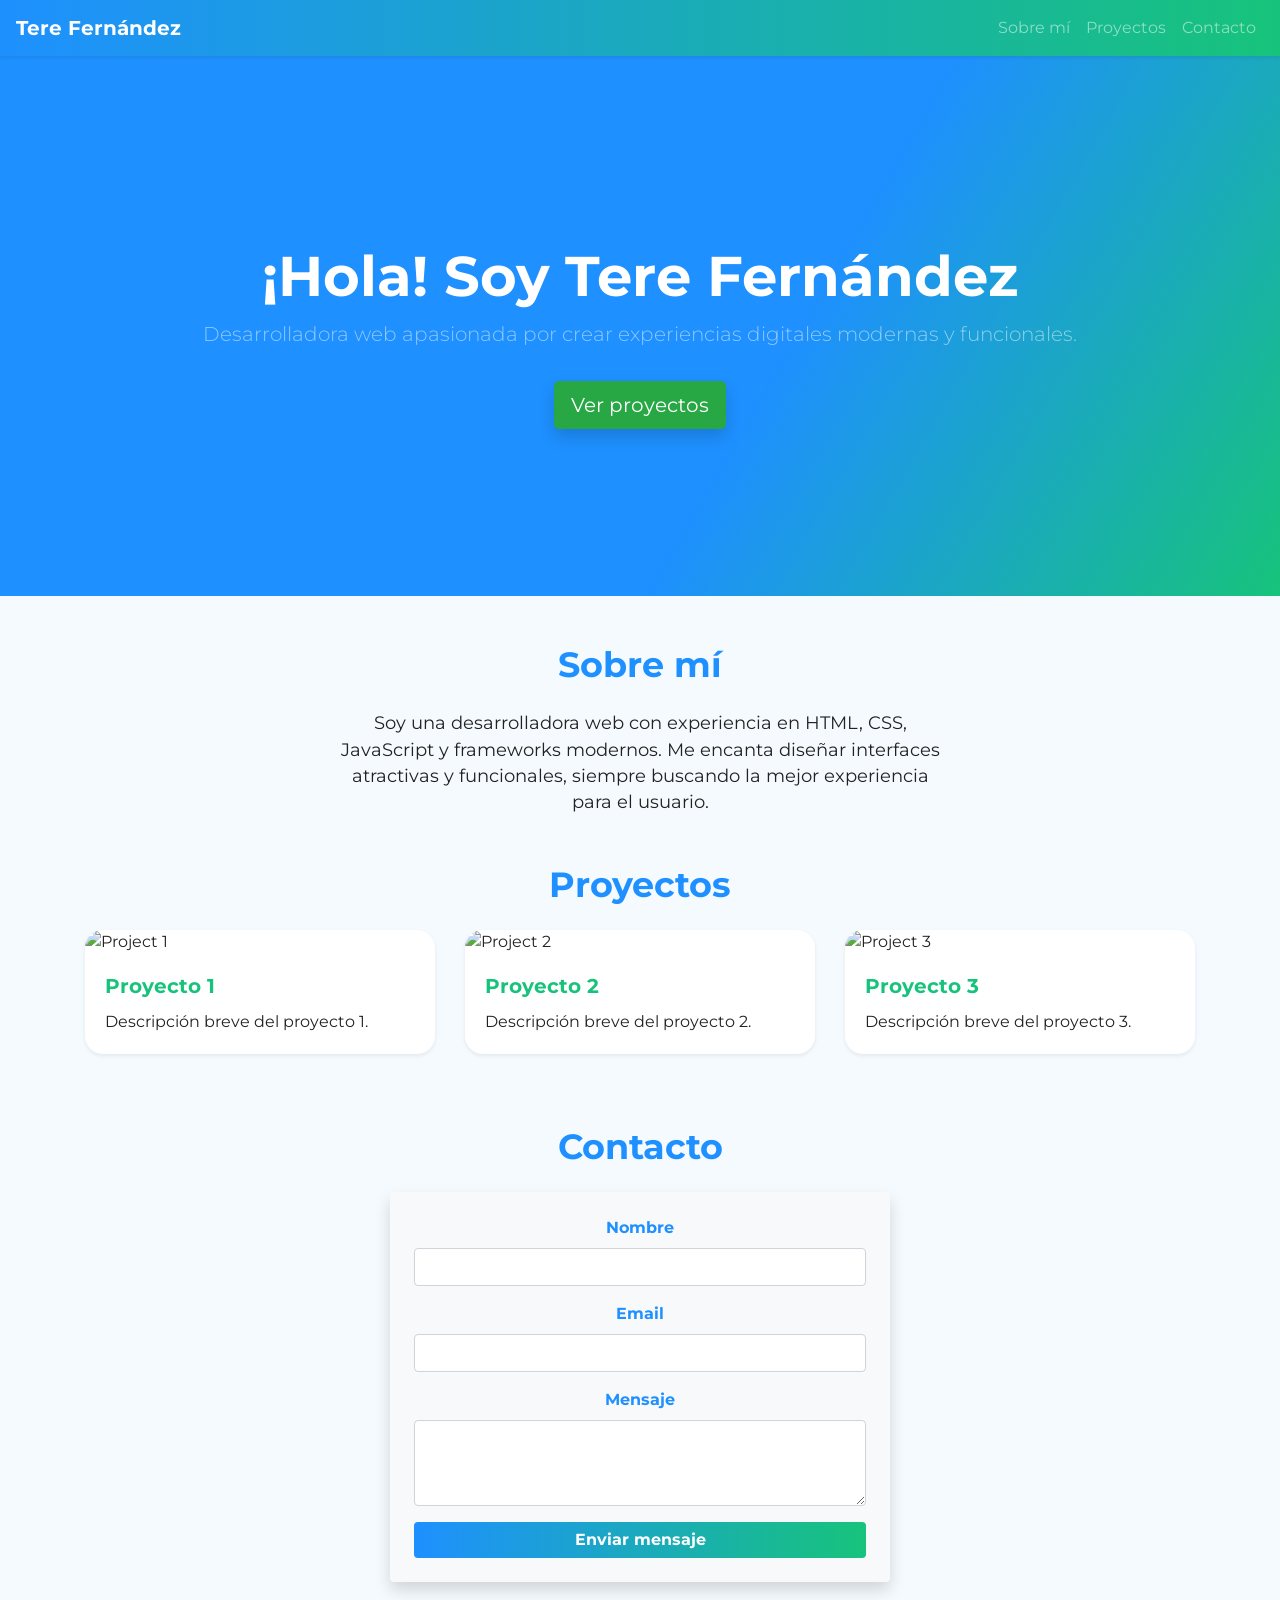
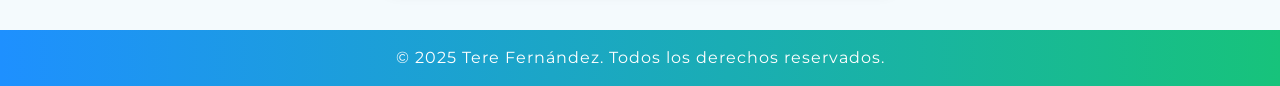
==== portfolio-project/src/index.html @ b484a84b "inicio de portfolio" ====
<!DOCTYPE html>
<html lang="en">
<head>
    <meta charset="UTF-8">
    <meta name="viewport" content="width=device-width, initial-scale=1.0">
    <title>Portfolio</title>
    <link rel="stylesheet" href="https://stackpath.bootstrapcdn.com/bootstrap/4.5.2/css/bootstrap.min.css">
    <link rel="stylesheet" href="css/styles.css">
    <link href="https://fonts.googleapis.com/css?family=Montserrat:400,700&display=swap" rel="stylesheet">
</head>
<body>
    <!-- Navbar -->
    <nav class="navbar navbar-expand-lg navbar-dark bg-gradient-blue-green shadow-sm">
        <a class="navbar-brand font-weight-bold" href="#">Tere Fernández</a>
        <button class="navbar-toggler" type="button" data-toggle="collapse" data-target="#navbarNav">
            <span class="navbar-toggler-icon"></span>
        </button>
        <div class="collapse navbar-collapse justify-content-end" id="navbarNav">
            <ul class="navbar-nav">
                <li class="nav-item"><a class="nav-link" href="#about">Sobre mí</a></li>
                <li class="nav-item"><a class="nav-link" href="#projects">Proyectos</a></li>
                <li class="nav-item"><a class="nav-link" href="#contact">Contacto</a></li>
            </ul>
        </div>
    </nav>

    <!-- Hero Section -->
    <header class="hero-section d-flex align-items-center justify-content-center text-center">
        <div>
            <h1 class="display-4 font-weight-bold text-white">¡Hola! Soy Tere Fernández</h1>
            <p class="lead text-white-50">Desarrolladora web apasionada por crear experiencias digitales modernas y funcionales.</p>
            <a href="#projects" class="btn btn-lg btn-success mt-3 shadow">Ver proyectos</a>
        </div>
    </header>
    
    <main class="container my-5">
        <!-- About -->
        <section id="about" class="text-center mb-5">
            <h2 class="section-title">Sobre mí</h2>
            <p class="about-text mx-auto">
                Soy una desarrolladora web con experiencia en HTML, CSS, JavaScript y frameworks modernos. Me encanta diseñar interfaces atractivas y funcionales, siempre buscando la mejor experiencia para el usuario.
            </p>
        </section>
        
        <!-- Projects -->
        <section id="projects" class="mb-5">
            <h2 class="section-title text-center">Proyectos</h2>
            <div class="row">
                <div class="col-md-4 mb-4">
                    <div class="card project-card shadow-sm h-100">
                        <img src="assets/project1.jpg" class="card-img-top" alt="Project 1">
                        <div class="card-body">
                            <h5 class="card-title">Proyecto 1</h5>
                            <p class="card-text">Descripción breve del proyecto 1.</p>
                        </div>
                    </div>
                </div>
                <div class="col-md-4 mb-4">
                    <div class="card project-card shadow-sm h-100">
                        <img src="assets/project2.jpg" class="card-img-top" alt="Project 2">
                        <div class="card-body">
                            <h5 class="card-title">Proyecto 2</h5>
                            <p class="card-text">Descripción breve del proyecto 2.</p>
                        </div>
                    </div>
                </div>
                <div class="col-md-4 mb-4">
                    <div class="card project-card shadow-sm h-100">
                        <img src="assets/project3.jpg" class="card-img-top" alt="Project 3">
                        <div class="card-body">
                            <h5 class="card-title">Proyecto 3</h5>
                            <p class="card-text">Descripción breve del proyecto 3.</p>
                        </div>
                    </div>
                </div>
            </div>
        </section>
        
        <!-- Contact -->
        <section id="contact" class="text-center mb-5">
            <h2 class="section-title">Contacto</h2>
            <form class="contact-form mx-auto p-4 rounded shadow" style="max-width: 500px; background: #f8f9fa;">
                <div class="form-group">
                    <label for="name" class="font-weight-bold">Nombre</label>
                    <input type="text" class="form-control" id="name" required>
                </div>
                <div class="form-group">
                    <label for="email" class="font-weight-bold">Email</label>
                    <input type="email" class="form-control" id="email" required>
                </div>
                <div class="form-group">
                    <label for="message" class="font-weight-bold">Mensaje</label>
                    <textarea class="form-control" id="message" rows="3" required></textarea>
                </div>
                <button type="submit" class="btn btn-gradient-blue-green btn-block font-weight-bold">Enviar mensaje</button>
            </form>
        </section>
    </main>
    
    <footer class="footer bg-dark text-white text-center py-3">
        <p class="mb-0">&copy; 2025 Tere Fernández. Todos los derechos reservados.</p>
    </footer>

    <script src="https://code.jquery.com/jquery-3.5.1.slim.min.js"></script>
    <script src="https://cdn.jsdelivr.net/npm/@popperjs/core@2.9.2/dist/umd/popper.min.js"></script>
    <script src="https://stackpath.bootstrapcdn.com/bootstrap/4.5.2/js/bootstrap.min.js"></script>
    <script src="js/main.js"></script>
</body>
</html>
---- portfolio-project/src/css/styles.css ----
body {
    font-family: 'Montserrat', Arial, sans-serif;
    background: #f4fafd;
    color: #222;
}

.bg-gradient-blue-green {
    background: linear-gradient(90deg, #1e90ff 0%, #17c37b 100%);
}

.btn-gradient-blue-green {
    background: linear-gradient(90deg, #1e90ff 0%, #17c37b 100%);
    color: #fff;
    border: none;
    transition: box-shadow 0.2s;
}
.btn-gradient-blue-green:hover {
    box-shadow: 0 4px 20px rgba(30,144,255,0.2);
    color: #fff;
}

.hero-section {
    min-height: 60vh;
    background: linear-gradient(120deg, #1e90ff 60%, #17c37b 100%);
    color: #fff;
    padding: 60px 0 40px 0;
}

.section-title {
    font-size: 2.2rem;
    font-weight: 700;
    color: #1e90ff;
    margin-bottom: 1.5rem;
}

.about-text {
    max-width: 600px;
    color: #222;
    font-size: 1.1rem;
}

.project-card {
    border: none;
    border-radius: 18px;
    overflow: hidden;
    transition: transform 0.2s, box-shadow 0.2s;
}
.project-card:hover {
    transform: translateY(-8px) scale(1.03);
    box-shadow: 0 8px 32px rgba(23,195,123,0.15);
}
.project-card .card-title {
    color: #17c37b;
    font-weight: 700;
}
.project-card .card-text {
    color: #222;
}

.contact-form label {
    color: #1e90ff;
}

.footer {
    background: linear-gradient(90deg, #1e90ff 0%, #17c37b 100%);
    color: #fff;
    font-size: 1rem;
    letter-spacing: 1px;
}

/* Responsive adjustments */
@media (max-width: 767px) {
    .hero-section {
        padding: 40px 0 20px 0;
    }
    .section-title {
        font-size: 1.5rem;
    }
    .about-text {
        font-size: 1rem;
    }
}
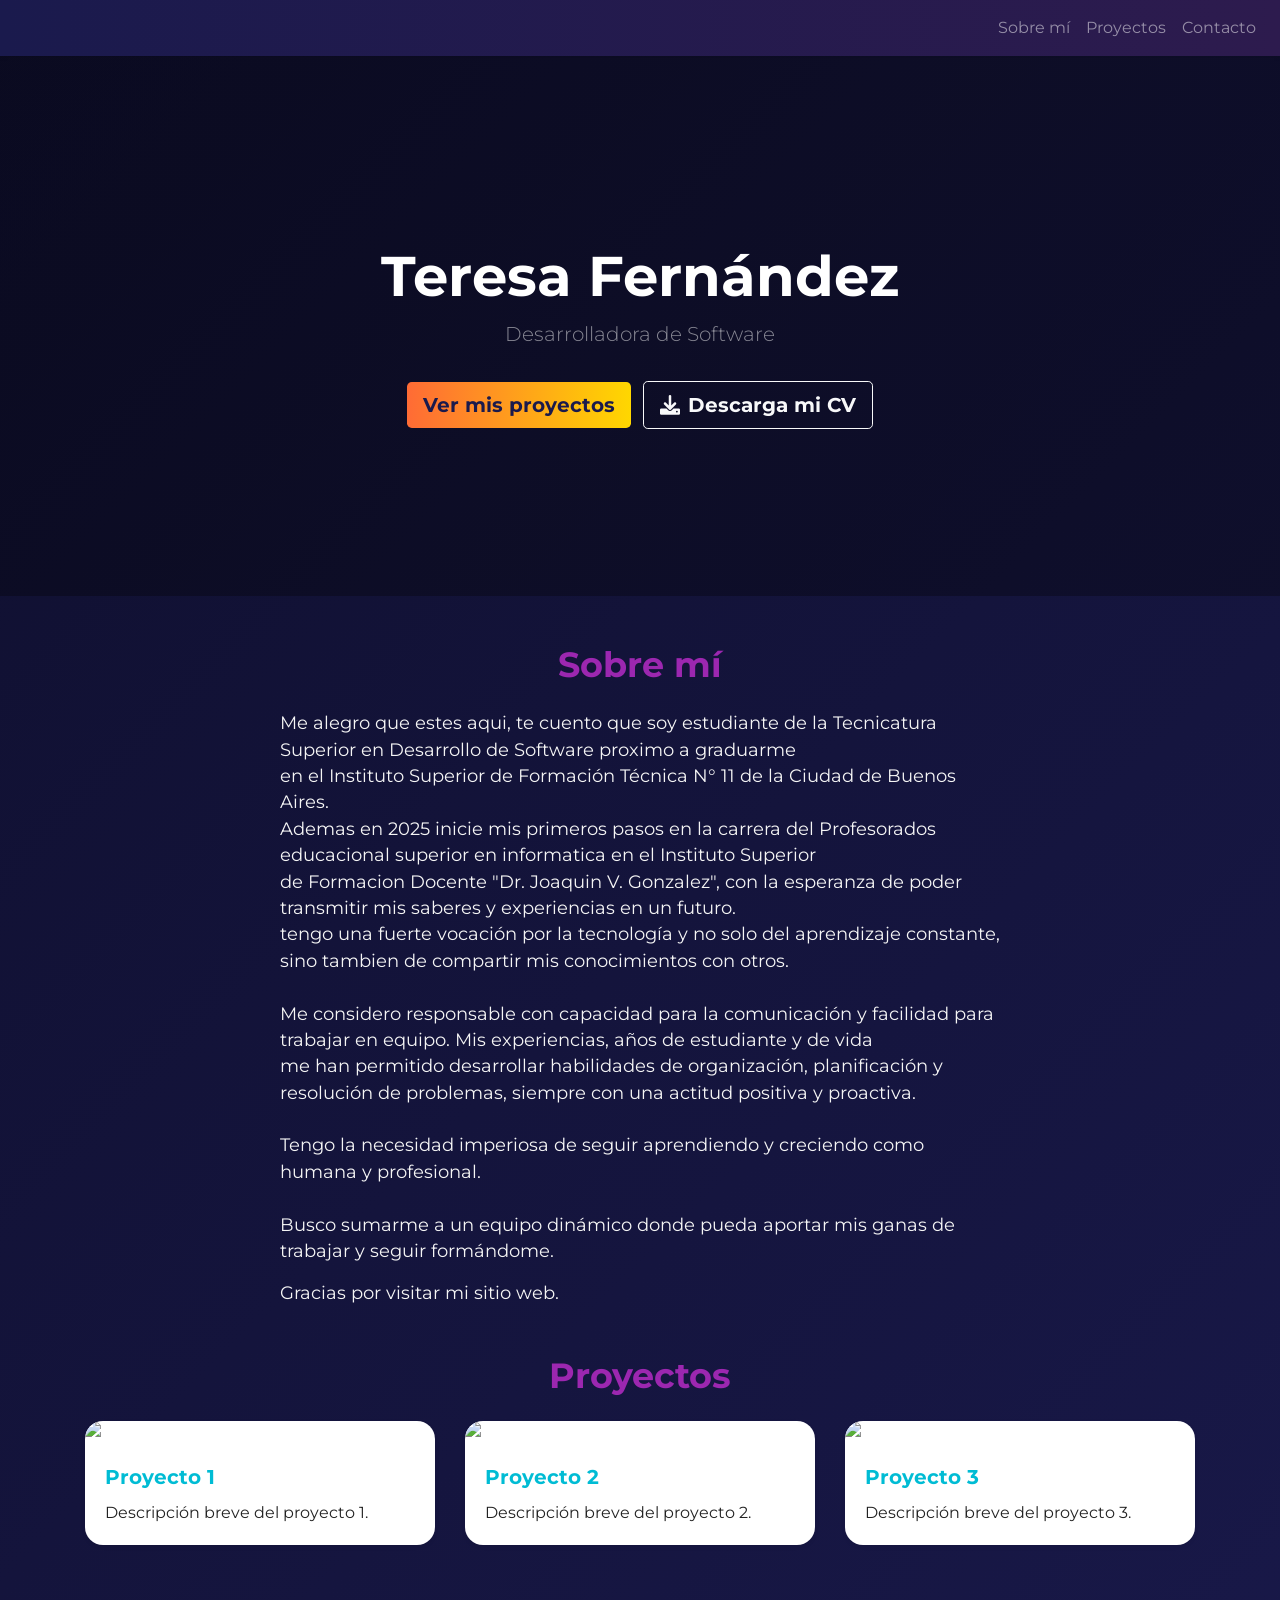
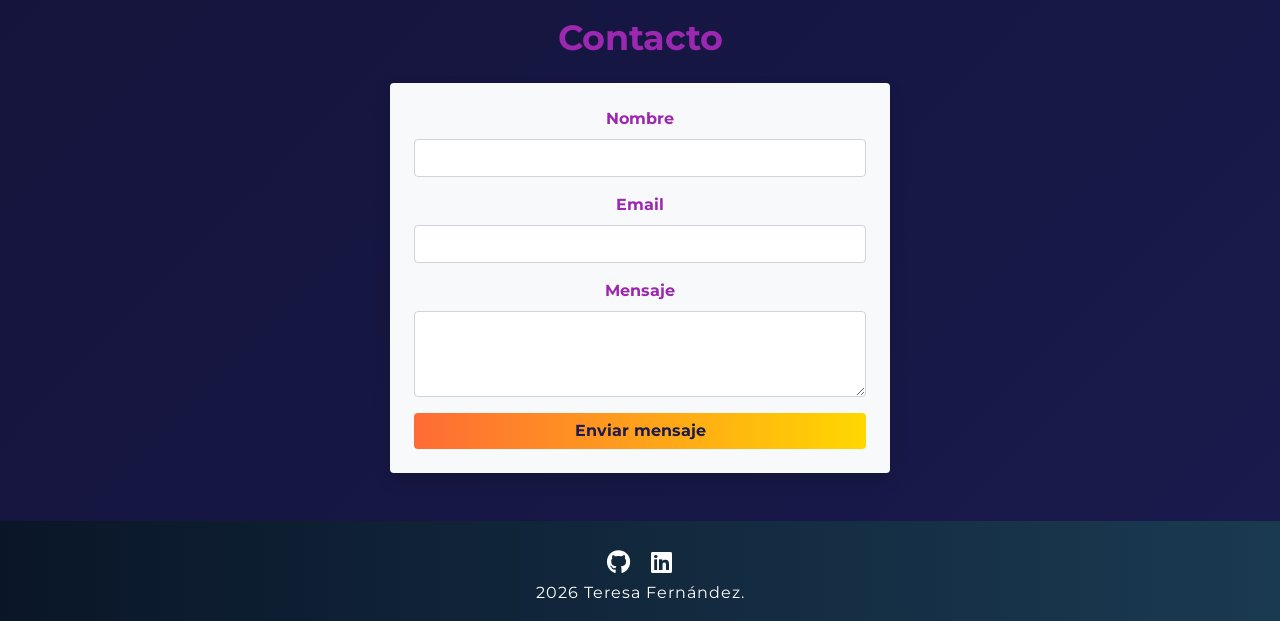
==== commit f3a30816: "Cambios en mi portfolio" ====
--- a/portfolio-project/src/index.html
+++ b/portfolio-project/src/index.html
@@ -5,13 +5,13 @@
     <meta name="viewport" content="width=device-width, initial-scale=1.0">
     <title>Portfolio</title>
     <link rel="stylesheet" href="https://stackpath.bootstrapcdn.com/bootstrap/4.5.2/css/bootstrap.min.css">
+    <link rel="stylesheet" href="https://cdnjs.cloudflare.com/ajax/libs/font-awesome/6.0.0/css/all.min.css">
     <link rel="stylesheet" href="css/styles.css">
     <link href="https://fonts.googleapis.com/css?family=Montserrat:400,700&display=swap" rel="stylesheet">
 </head>
 <body>
     <!-- Navbar -->
     <nav class="navbar navbar-expand-lg navbar-dark bg-gradient-blue-green shadow-sm">
-        <a class="navbar-brand font-weight-bold" href="#">Tere Fernández</a>
         <button class="navbar-toggler" type="button" data-toggle="collapse" data-target="#navbarNav">
             <span class="navbar-toggler-icon"></span>
         </button>
@@ -27,9 +27,12 @@
     <!-- Hero Section -->
     <header class="hero-section d-flex align-items-center justify-content-center text-center">
         <div>
-            <h1 class="display-4 font-weight-bold text-white">¡Hola! Soy Tere Fernández</h1>
-            <p class="lead text-white-50">Desarrolladora web apasionada por crear experiencias digitales modernas y funcionales.</p>
-            <a href="#projects" class="btn btn-lg btn-success mt-3 shadow">Ver proyectos</a>
+            <h1 class="display-4 font-weight-bold text-white">Teresa Fernández</h1>
+            <p class="lead text-white-50">Desarrolladora de Software</p> 
+            <a href="#projects" class="btn btn-gradient-blue-green btn-lg font-weight-bold mt-3">Ver mis proyectos</a>
+            <a href="assets/CV_Teresa_Fernandez_2026.pdf" download="CV_TeresaFernandez.pdf" class="btn btn-outline-light btn-lg font-weight-bold mt-3 ml-2">
+                <i class="fas fa-download mr-2"></i>Descarga mi CV
+            </a>
         </div>
     </header>
     
@@ -37,9 +40,19 @@
         <!-- About -->
         <section id="about" class="text-center mb-5">
             <h2 class="section-title">Sobre mí</h2>
-            <p class="about-text mx-auto">
-                Soy una desarrolladora web con experiencia en HTML, CSS, JavaScript y frameworks modernos. Me encanta diseñar interfaces atractivas y funcionales, siempre buscando la mejor experiencia para el usuario.
-            </p>
+            <p class="about-text mx-auto">Me alegro que estes aqui, te cuento que soy estudiante de la Tecnicatura Superior en Desarrollo de Software proximo a graduarme
+en el Instituto Superior de Formación Técnica N° 11 de la Ciudad de Buenos Aires.
+Ademas en 2025 inicie mis primeros pasos en la carrera del Profesorados educacional superior en informatica en el Instituto Superior
+de Formacion Docente "Dr. Joaquin V. Gonzalez", con la esperanza de poder transmitir mis saberes y experiencias en un futuro.
+tengo una fuerte vocación por la tecnología y no solo del aprendizaje constante, sino tambien de compartir mis conocimientos con otros.
+
+Me considero responsable con capacidad para la comunicación y facilidad para trabajar en equipo. Mis experiencias, años de estudiante y de vida 
+me han permitido desarrollar habilidades de organización, planificación y resolución de problemas, siempre con una actitud positiva y proactiva.
+
+Tengo la necesidad imperiosa de seguir aprendiendo y creciendo como humana y profesional.
+
+Busco sumarme a un equipo dinámico donde pueda aportar mis ganas de trabajar y seguir formándome.</p>
+<p class="about-text mx-auto">Gracias por visitar mi sitio web.</p>
         </section>
         
         <!-- Projects -->
@@ -98,7 +111,15 @@
     </main>
     
     <footer class="footer bg-dark text-white text-center py-3">
-        <p class="mb-0">&copy; 2025 Tere Fernández. Todos los derechos reservados.</p>
+        <div class="social-links mt-2">
+            <a href="https://github.com" target="_blank" rel="noopener noreferrer" class="social-icon">
+                <i class="fab fa-github"></i>
+            </a>
+            <a href="https://linkedin.com" target="_blank" rel="noopener noreferrer" class="social-icon">
+                <i class="fab fa-linkedin"></i>
+            </a>
+        </div>
+        <p class="mb-0">2026 Teresa Fernández.</p>
     </footer>
 
     <script src="https://code.jquery.com/jquery-3.5.1.slim.min.js"></script>
--- a/portfolio-project/src/css/styles.css
+++ b/portfolio-project/src/css/styles.css
@@ -1,27 +1,40 @@
 body {
     font-family: 'Montserrat', Arial, sans-serif;
-    background: #f4fafd;
-    color: #222;
+    background: linear-gradient(135deg, #0f0f2e 0%, #1a1a4d 100%);
+    color: #fff;
 }
 
 .bg-gradient-blue-green {
-    background: linear-gradient(90deg, #1e90ff 0%, #17c37b 100%);
+    background: linear-gradient(90deg, #1a1a4d 0%, #2d1b4e 100%);
 }
 
 .btn-gradient-blue-green {
-    background: linear-gradient(90deg, #1e90ff 0%, #17c37b 100%);
-    color: #fff;
+    background: linear-gradient(90deg, #ff6b35 0%, #ffd700 100%);
+    color: #1a1a4d;
     border: none;
-    transition: box-shadow 0.2s;
+    transition: all 0.3s;
+    font-weight: 700;
+    animation: shimmer 3s ease-in-out infinite;
 }
 .btn-gradient-blue-green:hover {
-    box-shadow: 0 4px 20px rgba(30,144,255,0.2);
-    color: #fff;
+    box-shadow: 0 4px 20px rgba(255, 107, 53, 0.5);
+    color: #1a1a4d;
+    transform: translateY(-2px);
+    animation: none;
+}
+
+@keyframes shimmer {
+    0%, 100% {
+        box-shadow: 0 0 0 rgba(255, 107, 53, 0);
+    }
+    50% {
+        box-shadow: 0 0 15px rgba(255, 107, 53, 0.3);
+    }
 }
 
 .hero-section {
     min-height: 60vh;
-    background: linear-gradient(120deg, #1e90ff 60%, #17c37b 100%);
+    background: linear-gradient(135deg, rgba(0, 0, 0, 0.3) 0%, rgba(0, 0, 0, 0.3) 100%), url('../assets/Gemini_Generated_Image_5c512e5c512e5c51.png') center/cover no-repeat;
     color: #fff;
     padding: 60px 0 40px 0;
 }
@@ -29,14 +42,27 @@
 .section-title {
     font-size: 2.2rem;
     font-weight: 700;
-    color: #1e90ff;
+    color: #9c27b0;
     margin-bottom: 1.5rem;
+    animation: glowPulse 3s ease-in-out infinite;
+}
+
+@keyframes glowPulse {
+    0%, 100% {
+        text-shadow: 0 0 10px rgba(156, 39, 176, 0.5);
+    }
+    50% {
+        text-shadow: 0 0 20px rgba(156, 39, 176, 0.8), 0 0 30px rgba(255, 107, 53, 0.4);
+    }
 }
 
 .about-text {
-    max-width: 600px;
-    color: #222;
+    max-width: 720px;
+    color: whitesmoke;
     font-size: 1.1rem;
+    white-space: pre-wrap;
+    word-wrap: break-word;
+    text-align: left;
 }
 
 .project-card {
@@ -44,28 +70,58 @@
     border-radius: 18px;
     overflow: hidden;
     transition: transform 0.2s, box-shadow 0.2s;
+    animation: floatCard 3s ease-in-out infinite;
 }
 .project-card:hover {
     transform: translateY(-8px) scale(1.03);
-    box-shadow: 0 8px 32px rgba(23,195,123,0.15);
+    box-shadow: 0 8px 32px rgba(156,39,176,0.15);
+    animation: none;
 }
 .project-card .card-title {
-    color: #17c37b;
+    color: #00bcd4;
     font-weight: 700;
 }
 .project-card .card-text {
     color: #222;
 }
 
+@keyframes floatCard {
+    0%, 100% {
+        transform: translateY(0px);
+    }
+    50% {
+        transform: translateY(-10px);
+    }
+}
+
 .contact-form label {
-    color: #1e90ff;
+    color: #9c27b0;
 }
 
 .footer {
-    background: linear-gradient(90deg, #1e90ff 0%, #17c37b 100%);
+    background: linear-gradient(90deg, #0a1628 0%, #1a3a52 100%);
     color: #fff;
     font-size: 1rem;
     letter-spacing: 1px;
+}
+
+.social-links {
+    display: flex;
+    justify-content: center;
+    gap: 20px;
+}
+
+.social-icon {
+    color: #fff;
+    font-size: 1.5rem;
+    transition: all 0.3s ease;
+    text-decoration: none;
+}
+
+.social-icon:hover {
+    color: #ff6b35;
+    transform: translateY(-3px) scale(1.2);
+    text-shadow: 0 0 10px rgba(255, 107, 53, 0.5);
 }
 
 /* Responsive adjustments */
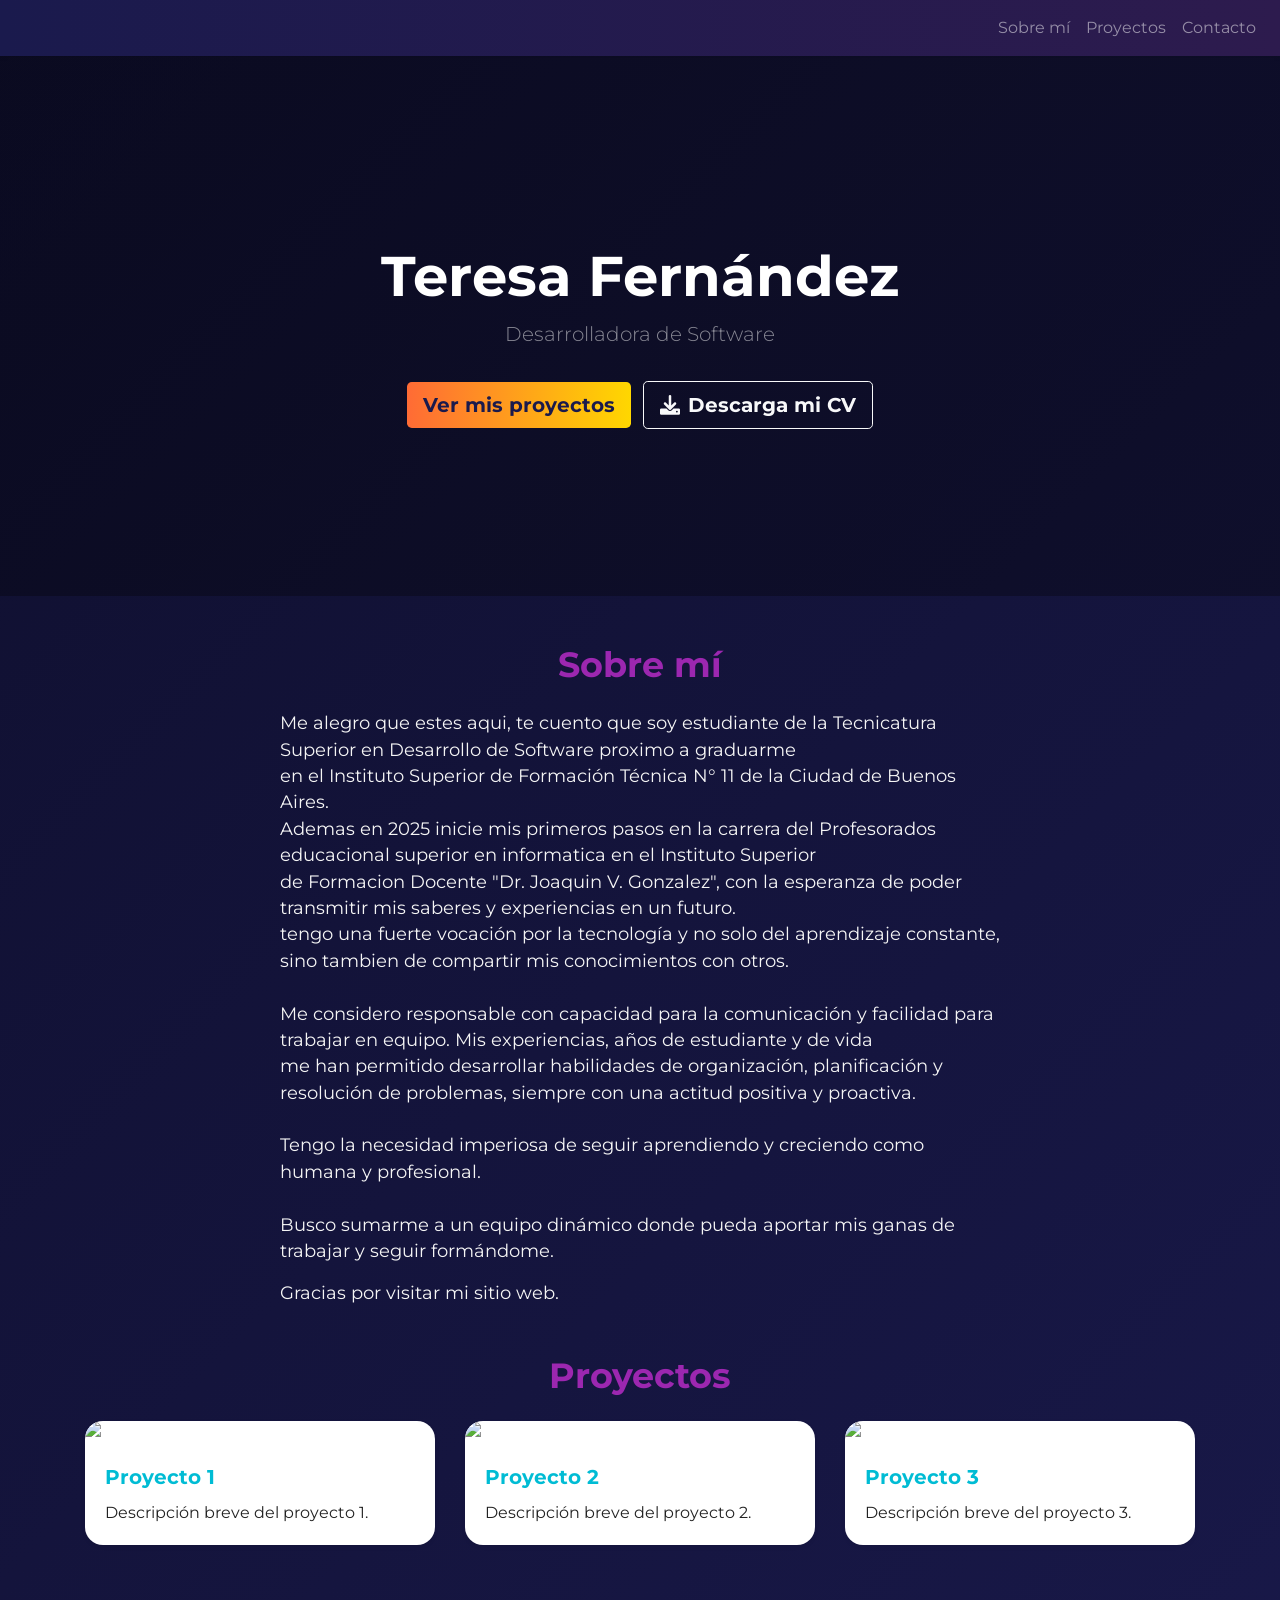
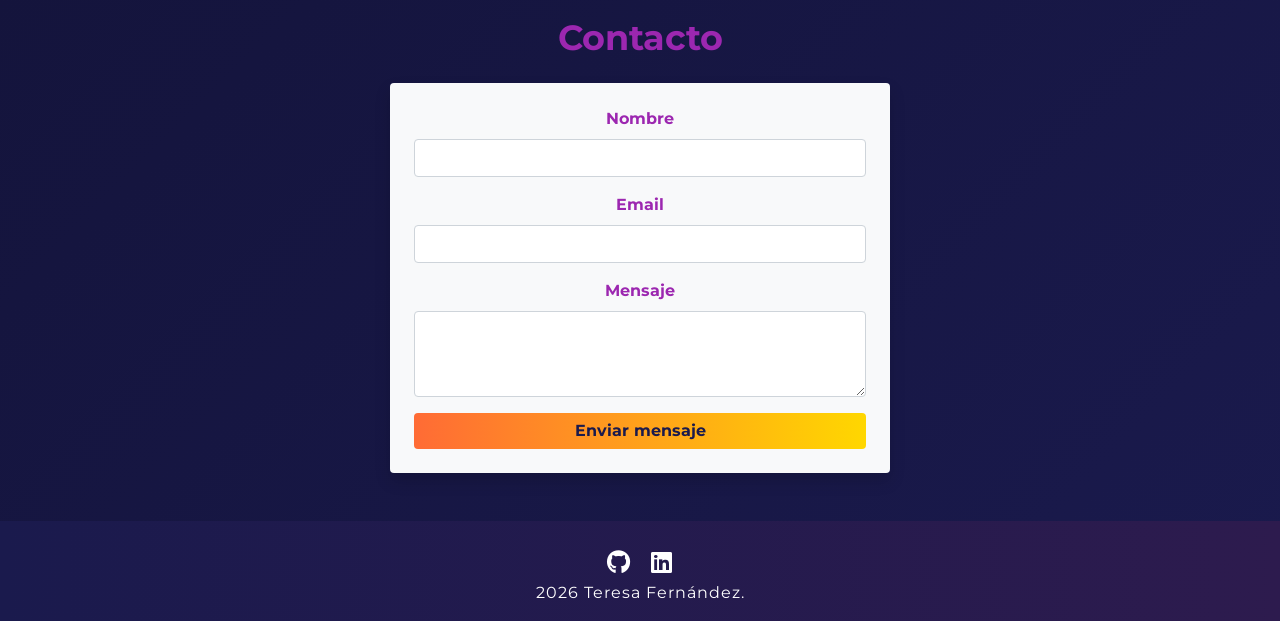
==== commit b99c354c: "Despliegue en Netlify" ====
--- a/portfolio-project/src/index.html
+++ b/portfolio-project/src/index.html
@@ -92,24 +92,27 @@
         <!-- Contact -->
         <section id="contact" class="text-center mb-5">
             <h2 class="section-title">Contacto</h2>
-            <form class="contact-form mx-auto p-4 rounded shadow" style="max-width: 500px; background: #f8f9fa;">
+            <form class="contact-form mx-auto p-4 rounded shadow" id="contactForm" style="max-width: 500px; background: #f8f9fa;">
                 <div class="form-group">
                     <label for="name" class="font-weight-bold">Nombre</label>
-                    <input type="text" class="form-control" id="name" required>
+                    <input type="text" class="form-control" id="name" name="name" required>
                 </div>
                 <div class="form-group">
                     <label for="email" class="font-weight-bold">Email</label>
-                    <input type="email" class="form-control" id="email" required>
+                    <input type="email" class="form-control" id="email" name="email" required>
                 </div>
                 <div class="form-group">
                     <label for="message" class="font-weight-bold">Mensaje</label>
-                    <textarea class="form-control" id="message" rows="3" required></textarea>
+                    <textarea class="form-control" id="message" name="message" rows="3" required></textarea>
                 </div>
                 <button type="submit" class="btn btn-gradient-blue-green btn-block font-weight-bold">Enviar mensaje</button>
             </form>
         </section>
     </main>
-    
+    <button id="btnTop" class="btn btn-primary d-none" style="position: fixed; bottom: 30px; right: 30px; z-index: 1000;">
+        ↑
+    </button>
+
     <footer class="footer bg-dark text-white text-center py-3">
         <div class="social-links mt-2">
             <a href="https://github.com" target="_blank" rel="noopener noreferrer" class="social-icon">
--- a/portfolio-project/src/css/styles.css
+++ b/portfolio-project/src/css/styles.css
@@ -70,12 +70,10 @@
     border-radius: 18px;
     overflow: hidden;
     transition: transform 0.2s, box-shadow 0.2s;
-    animation: floatCard 3s ease-in-out infinite;
 }
 .project-card:hover {
     transform: translateY(-8px) scale(1.03);
     box-shadow: 0 8px 32px rgba(156,39,176,0.15);
-    animation: none;
 }
 .project-card .card-title {
     color: #00bcd4;
@@ -85,21 +83,12 @@
     color: #222;
 }
 
-@keyframes floatCard {
-    0%, 100% {
-        transform: translateY(0px);
-    }
-    50% {
-        transform: translateY(-10px);
-    }
-}
-
 .contact-form label {
     color: #9c27b0;
 }
 
 .footer {
-    background: linear-gradient(90deg, #0a1628 0%, #1a3a52 100%);
+    background: linear-gradient(90deg, #1a1a4d 0%, #2d1b4e 100%);
     color: #fff;
     font-size: 1rem;
     letter-spacing: 1px;
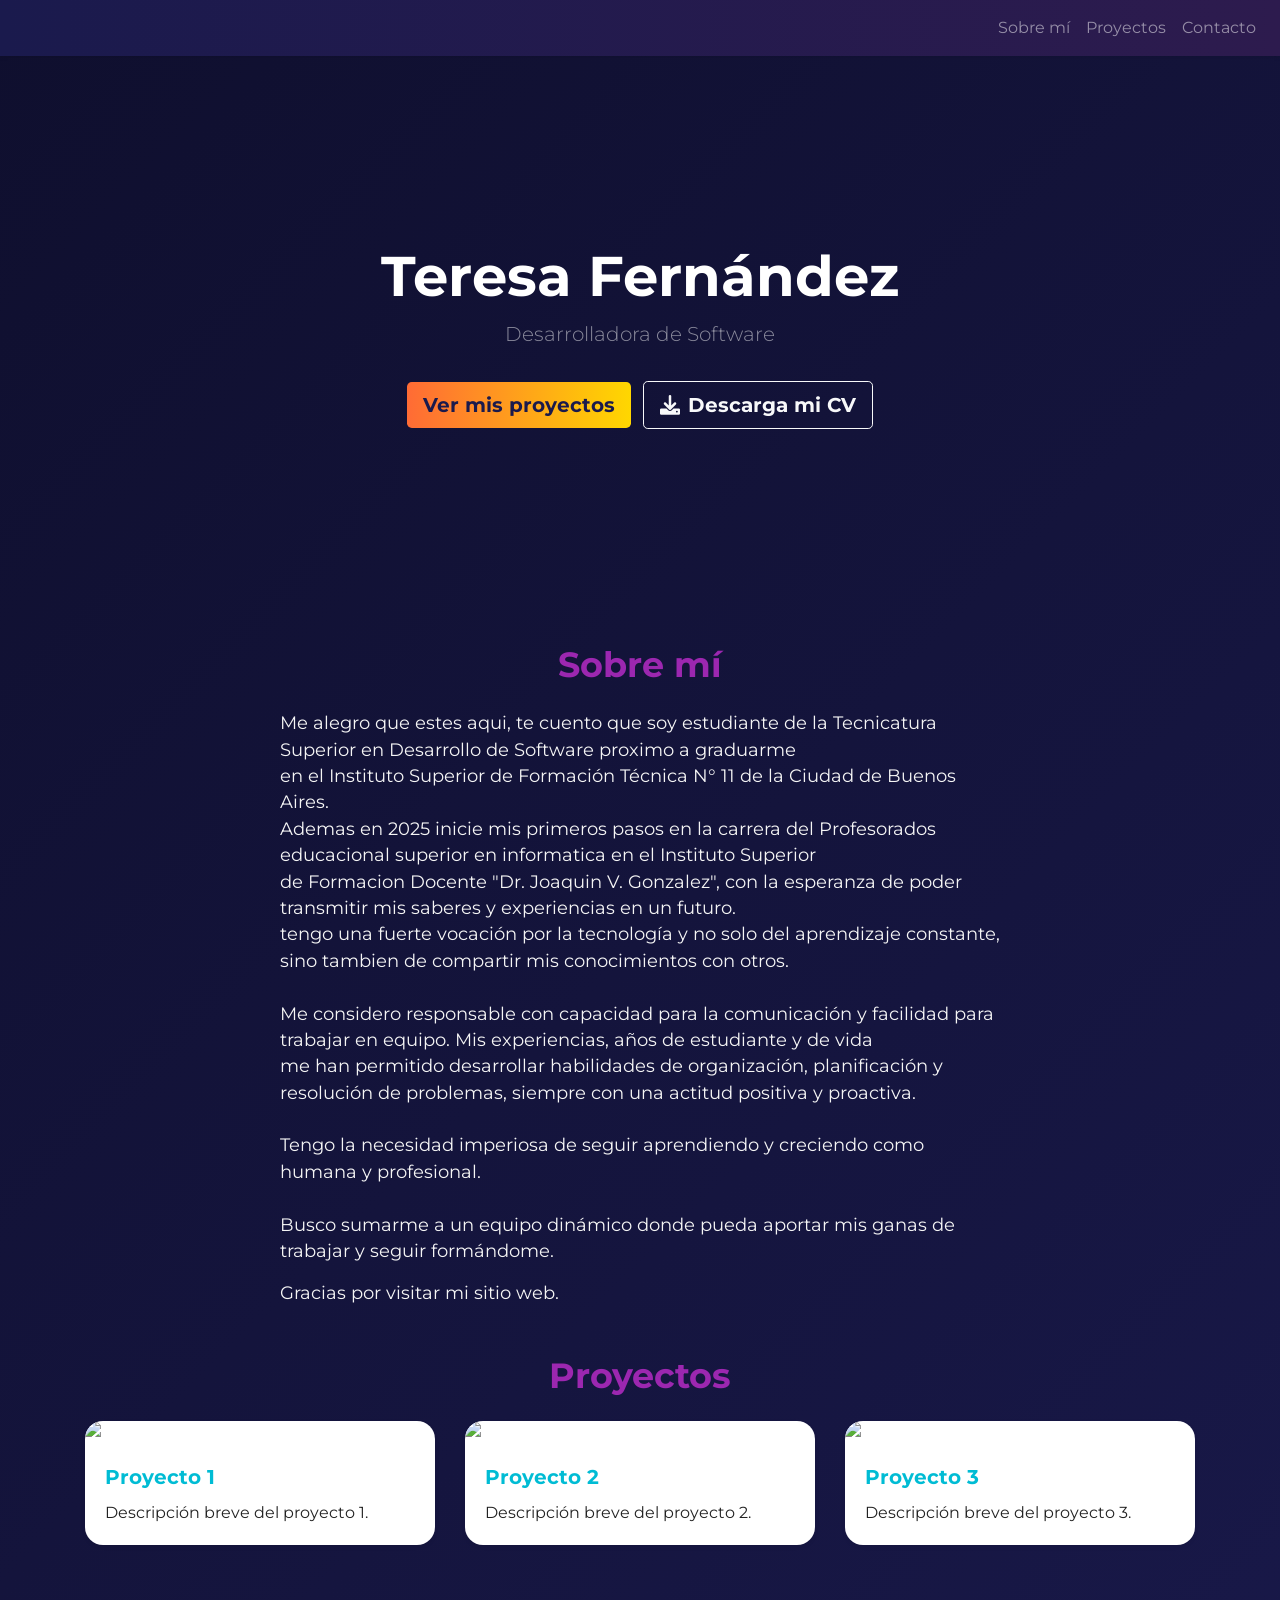
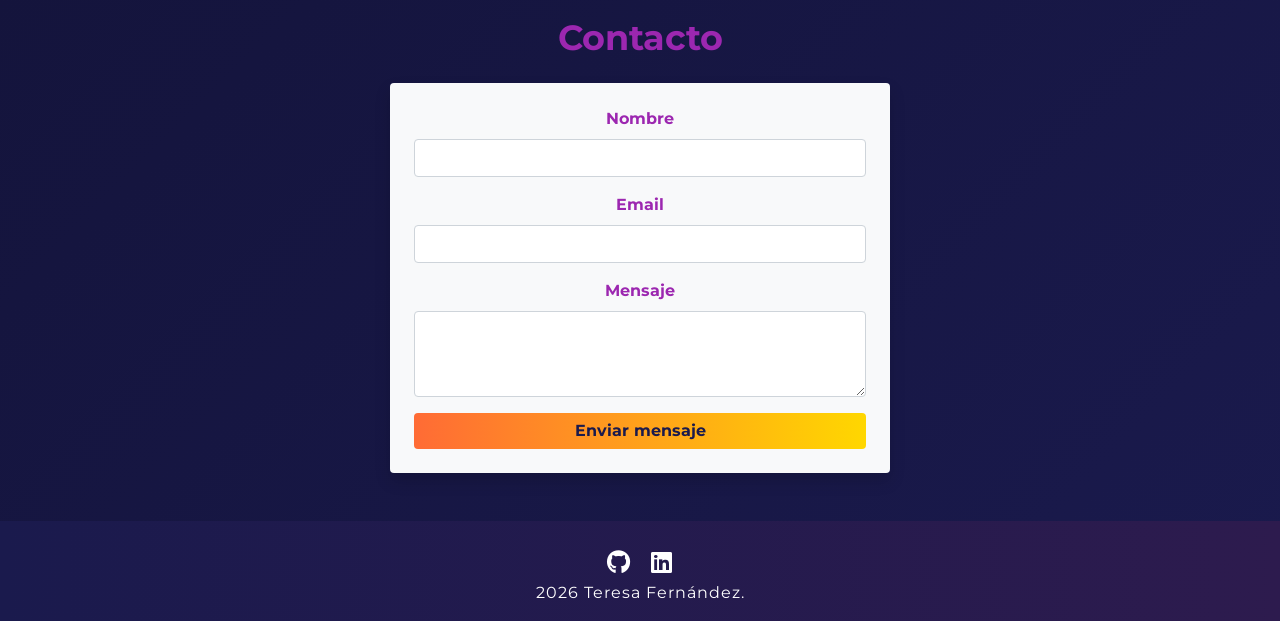
==== commit a7ad51e4: "Creando contacto" ====
--- a/portfolio-project/src/index.html
+++ b/portfolio-project/src/index.html
@@ -92,24 +92,28 @@
         <!-- Contact -->
         <section id="contact" class="text-center mb-5">
             <h2 class="section-title">Contacto</h2>
-            <form class="contact-form mx-auto p-4 rounded shadow" id="contactForm" style="max-width: 500px; background: #f8f9fa;">
+            <form class="contact-form mx-auto p-4 rounded shadow" id="contact-form" style="max-width: 500px; background: #f8f9fa;">
                 <div class="form-group">
-                    <label for="name" class="font-weight-bold">Nombre</label>
-                    <input type="text" class="form-control" id="name" name="name" required>
+                    <label for="from_name" class="font-weight-bold">Nombre</label>
+                    <input type="text" class="form-control" id="from_name" name="from_name" required>
                 </div>
                 <div class="form-group">
-                    <label for="email" class="font-weight-bold">Email</label>
-                    <input type="email" class="form-control" id="email" name="email" required>
+                    <label for="from_email" class="font-weight-bold">Email</label>
+                    <input type="email" class="form-control" id="from_email" name="from_email" required>
                 </div>
                 <div class="form-group">
                     <label for="message" class="font-weight-bold">Mensaje</label>
                     <textarea class="form-control" id="message" name="message" rows="3" required></textarea>
                 </div>
-                <button type="submit" class="btn btn-gradient-blue-green btn-block font-weight-bold">Enviar mensaje</button>
+                <div id="liveAlertPlaceholder">
+    
+                </div>
+                <button id="liveAlertBtn" type="submit" class="btn btn-gradient-blue-green btn-block font-weight-bold">Enviar mensaje</button>
+                
             </form>
         </section>
     </main>
-    <button id="btnTop" class="btn btn-primary d-none" style="position: fixed; bottom: 30px; right: 30px; z-index: 1000;">
+ <button id="btnTop" class="btn btn-primary d-none" style="position: fixed; bottom: 30px; right: 30px; z-index: 1000;">
         ↑
     </button>
 
@@ -128,6 +132,7 @@
     <script src="https://code.jquery.com/jquery-3.5.1.slim.min.js"></script>
     <script src="https://cdn.jsdelivr.net/npm/@popperjs/core@2.9.2/dist/umd/popper.min.js"></script>
     <script src="https://stackpath.bootstrapcdn.com/bootstrap/4.5.2/js/bootstrap.min.js"></script>
+   <script src="https://cdn.jsdelivr.net/npm/emailjs-com@3/dist/email.min.js"></script>
     <script src="js/main.js"></script>
 </body>
 </html>
--- a/portfolio-project/src/css/styles.css
+++ b/portfolio-project/src/css/styles.css
@@ -34,9 +34,12 @@
 
 .hero-section {
     min-height: 60vh;
-    background: linear-gradient(135deg, rgba(0, 0, 0, 0.3) 0%, rgba(0, 0, 0, 0.3) 100%), url('../assets/Gemini_Generated_Image_5c512e5c512e5c51.png') center/cover no-repeat;
+   /* background: linear-gradient(135deg, rgba(0, 0, 0, 0.3) 0%, rgba(0, 0, 0, 0.3) 100%); */
     color: #fff;
     padding: 60px 0 40px 0;
+    background-image: url('../assets/Gemini_Generated_Image_5c512e5c512e5c51.png');
+    background-size: cover;
+    background-position: center; 
 }
 
 .section-title {
